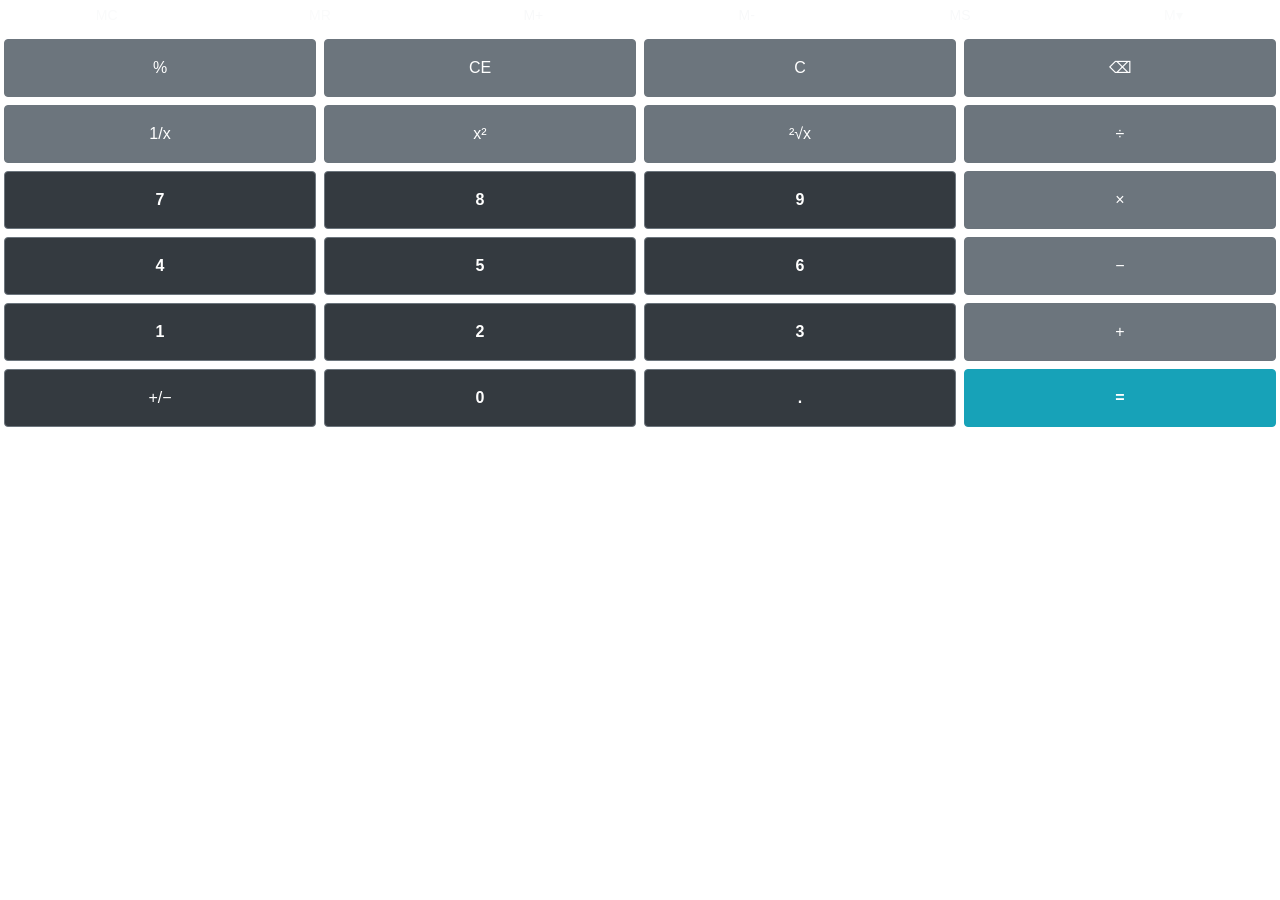
==== index.html @ 5af865fa "init" ====
<!DOCTYPE html>
<html lang="vi">
<head>
  <meta charset="UTF-8">
  <meta name="viewport" content="width=device-width, initial-scale=1.0">
  <title>Calculator</title>
  <link rel="stylesheet"
        href="https://stackpath.bootstrapcdn.com/bootstrap/4.3.1/css/bootstrap.min.css"
        integrity="sha384-ggOyR0iXCbMQv3Xipma34MD+dH/1fQ784/j6cY/iJTQUOhcWr7x9JvoRxT2MZw1T"
        crossorigin="anonymous">
</head>
<body>
    <section class="row no-gutters mb-1">
      <div class="col-2"><button type="button" class="btn btn-link text-light btn-sm btn-block" disabled>MC</button></div>
      <div class="col-2"><button type="button" class="btn btn-link text-light btn-sm btn-block" disabled>MR</button></div>
      <div class="col-2"><button type="button" class="btn btn-link text-light btn-sm btn-block">M+</button></div>
      <div class="col-2"><button type="button" class="btn btn-link text-light btn-sm btn-block">M-</button></div>
      <div class="col-2"><button type="button" class="btn btn-link text-light btn-sm btn-block">MS</button></div>
      <div class="col-2"><button type="button" class="btn btn-link text-light btn-sm btn-block" disabled>M▾</button></div>
    </section>

    <section class="row no-gutters">
      <div class="col-3 p-1"><button type="button" class="btn btn-secondary btn-block py-3">%</button></div>
      <div class="col-3 p-1"><button type="button" class="btn btn-secondary btn-block py-3">CE</button></div>
      <div class="col-3 p-1"><button type="button" class="btn btn-secondary btn-block py-3">C</button></div>
      <div class="col-3 p-1"><button type="button" class="btn btn-secondary btn-block py-3">⌫</button></div>

      <div class="col-3 p-1"><button type="button" class="btn btn-secondary btn-block py-3">1/x</button></div>
      <div class="col-3 p-1"><button type="button" class="btn btn-secondary btn-block py-3">x²</button></div>
      <div class="col-3 p-1"><button type="button" class="btn btn-secondary btn-block py-3">²√x</button></div>
      <div class="col-3 p-1"><button type="button" class="btn btn-secondary btn-block py-3">÷</button></div>

      <div class="col-3 p-1"><button type="button" class="btn btn-dark border border-secondary btn-block py-3 font-weight-bold">7</button></div>
      <div class="col-3 p-1"><button type="button" class="btn btn-dark border border-secondary btn-block py-3 font-weight-bold">8</button></div>
      <div class="col-3 p-1"><button type="button" class="btn btn-dark border border-secondary btn-block py-3 font-weight-bold">9</button></div>
      <div class="col-3 p-1"><button type="button" class="btn btn-secondary btn-block py-3">×</button></div>

      <div class="col-3 p-1"><button type="button" class="btn btn-dark border border-secondary btn-block py-3 font-weight-bold">4</button></div>
      <div class="col-3 p-1"><button type="button" class="btn btn-dark border border-secondary btn-block py-3 font-weight-bold">5</button></div>
      <div class="col-3 p-1"><button type="button" class="btn btn-dark border border-secondary btn-block py-3 font-weight-bold">6</button></div>
      <div class="col-3 p-1"><button type="button" class="btn btn-secondary btn-block py-3">−</button></div>

      <div class="col-3 p-1"><button type="button" class="btn btn-dark border border-secondary btn-block py-3 font-weight-bold">1</button></div>
      <div class="col-3 p-1"><button type="button" class="btn btn-dark border border-secondary btn-block py-3 font-weight-bold">2</button></div>
      <div class="col-3 p-1"><button type="button" class="btn btn-dark border border-secondary btn-block py-3 font-weight-bold">3</button></div>
      <div class="col-3 p-1"><button type="button" class="btn btn-secondary btn-block py-3">+</button></div>

      <div class="col-3 p-1"><button type="button" class="btn btn-dark border border-secondary btn-block py-3">+/−</button></div>
      <div class="col-3 p-1"><button type="button" class="btn btn-dark border border-secondary btn-block py-3 font-weight-bold">0</button></div>
      <div class="col-3 p-1"><button type="button" class="btn btn-dark border border-secondary btn-block py-3 font-weight-bold">.</button></div>
      <div class="col-3 p-1"><button type="button" class="btn btn-info btn-block py-3 font-weight-bold">=</button></div>
    </section>
</body>
</html>
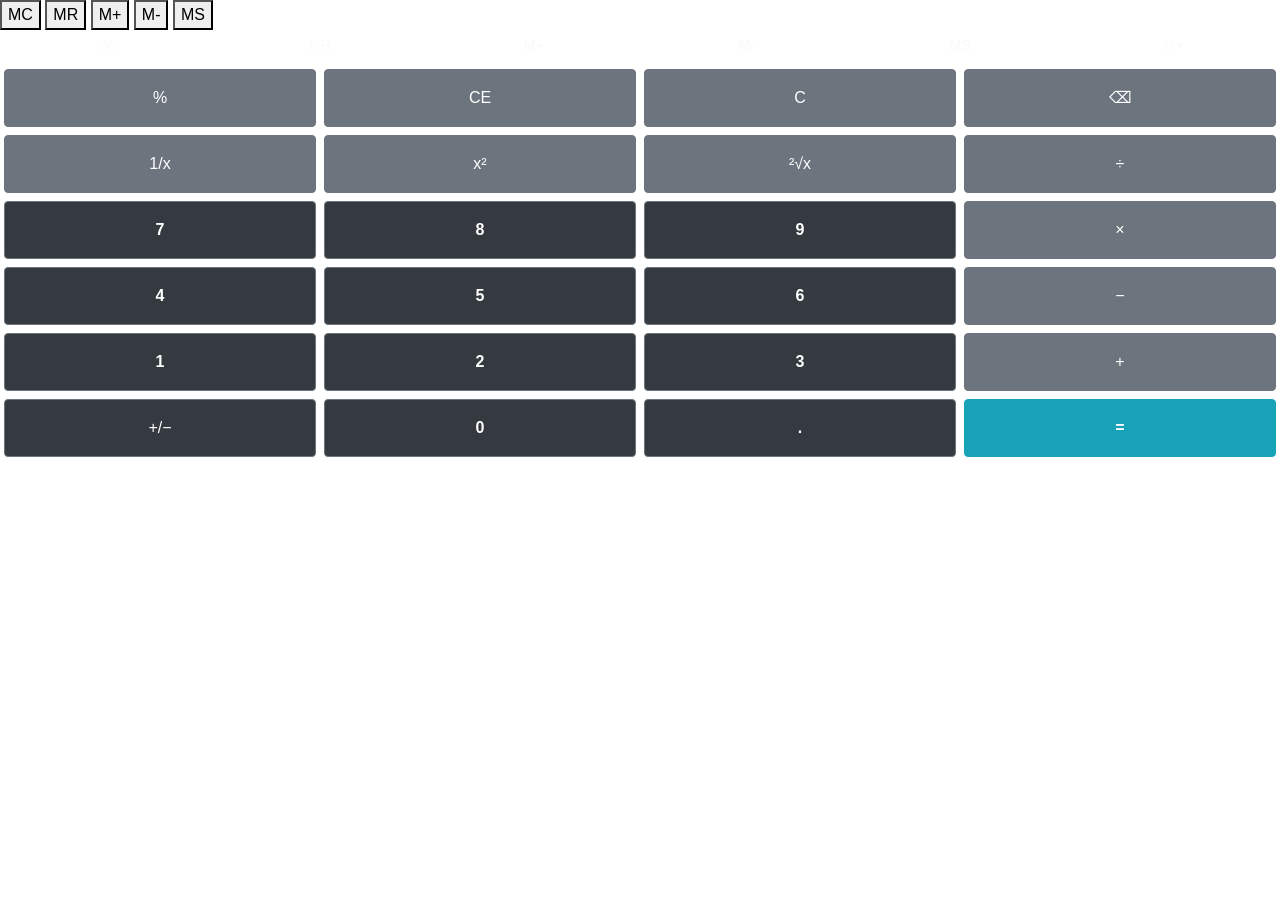
==== commit fcf67845: "init" ====
--- a/index.html
+++ b/index.html
@@ -10,6 +10,13 @@
         crossorigin="anonymous">
 </head>
 <body>
+    <div>
+      <button>MC</button>
+      <button>MR</button>
+      <button>M+</button>
+      <button>M-</button>
+      <button>MS</button>
+    </div>
     <section class="row no-gutters mb-1">
       <div class="col-2"><button type="button" class="btn btn-link text-light btn-sm btn-block" disabled>MC</button></div>
       <div class="col-2"><button type="button" class="btn btn-link text-light btn-sm btn-block" disabled>MR</button></div>
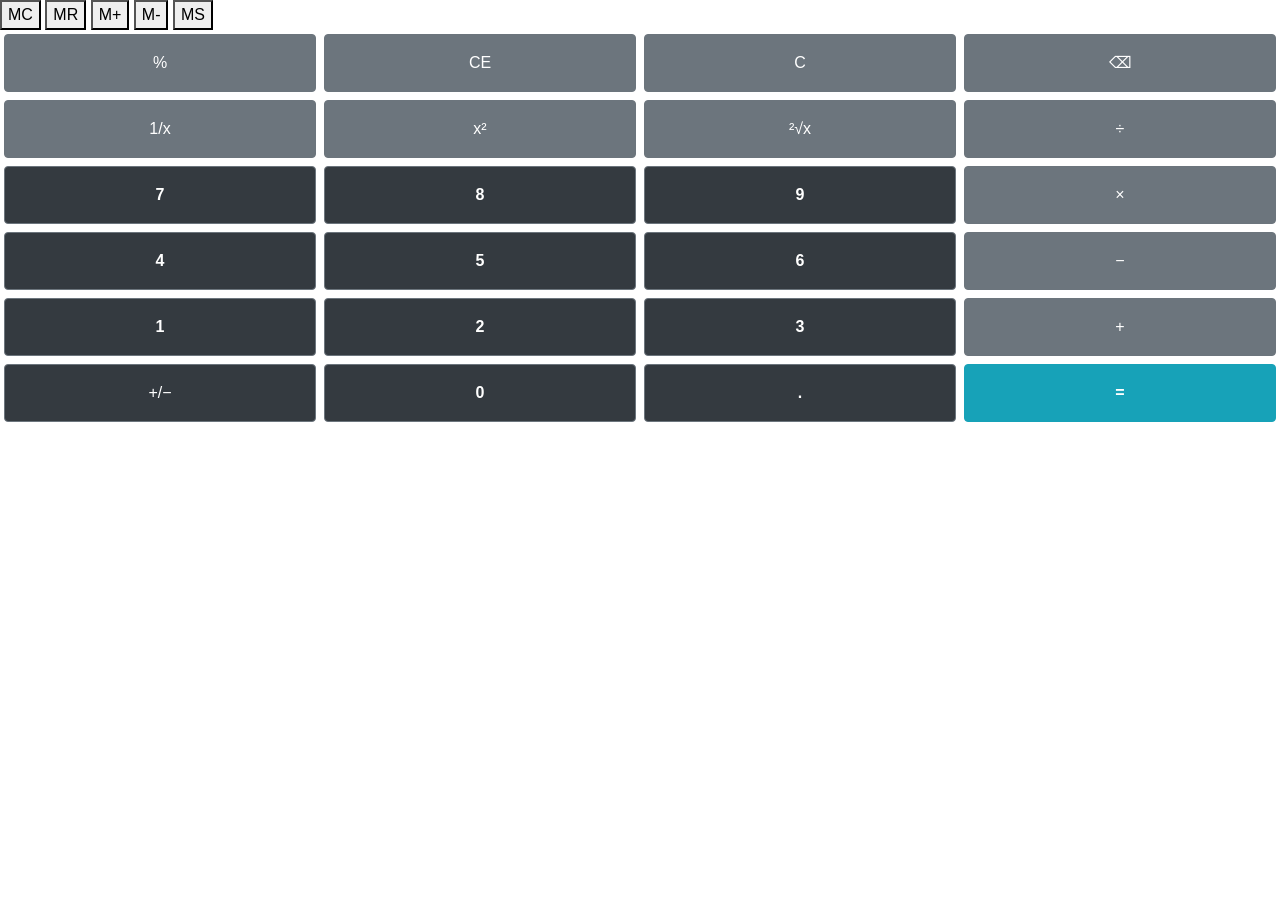
==== commit edded5c5: "init" ====
--- a/index.html
+++ b/index.html
@@ -17,14 +17,6 @@
       <button>M-</button>
       <button>MS</button>
     </div>
-    <section class="row no-gutters mb-1">
-      <div class="col-2"><button type="button" class="btn btn-link text-light btn-sm btn-block" disabled>MC</button></div>
-      <div class="col-2"><button type="button" class="btn btn-link text-light btn-sm btn-block" disabled>MR</button></div>
-      <div class="col-2"><button type="button" class="btn btn-link text-light btn-sm btn-block">M+</button></div>
-      <div class="col-2"><button type="button" class="btn btn-link text-light btn-sm btn-block">M-</button></div>
-      <div class="col-2"><button type="button" class="btn btn-link text-light btn-sm btn-block">MS</button></div>
-      <div class="col-2"><button type="button" class="btn btn-link text-light btn-sm btn-block" disabled>M▾</button></div>
-    </section>
 
     <section class="row no-gutters">
       <div class="col-3 p-1"><button type="button" class="btn btn-secondary btn-block py-3">%</button></div>
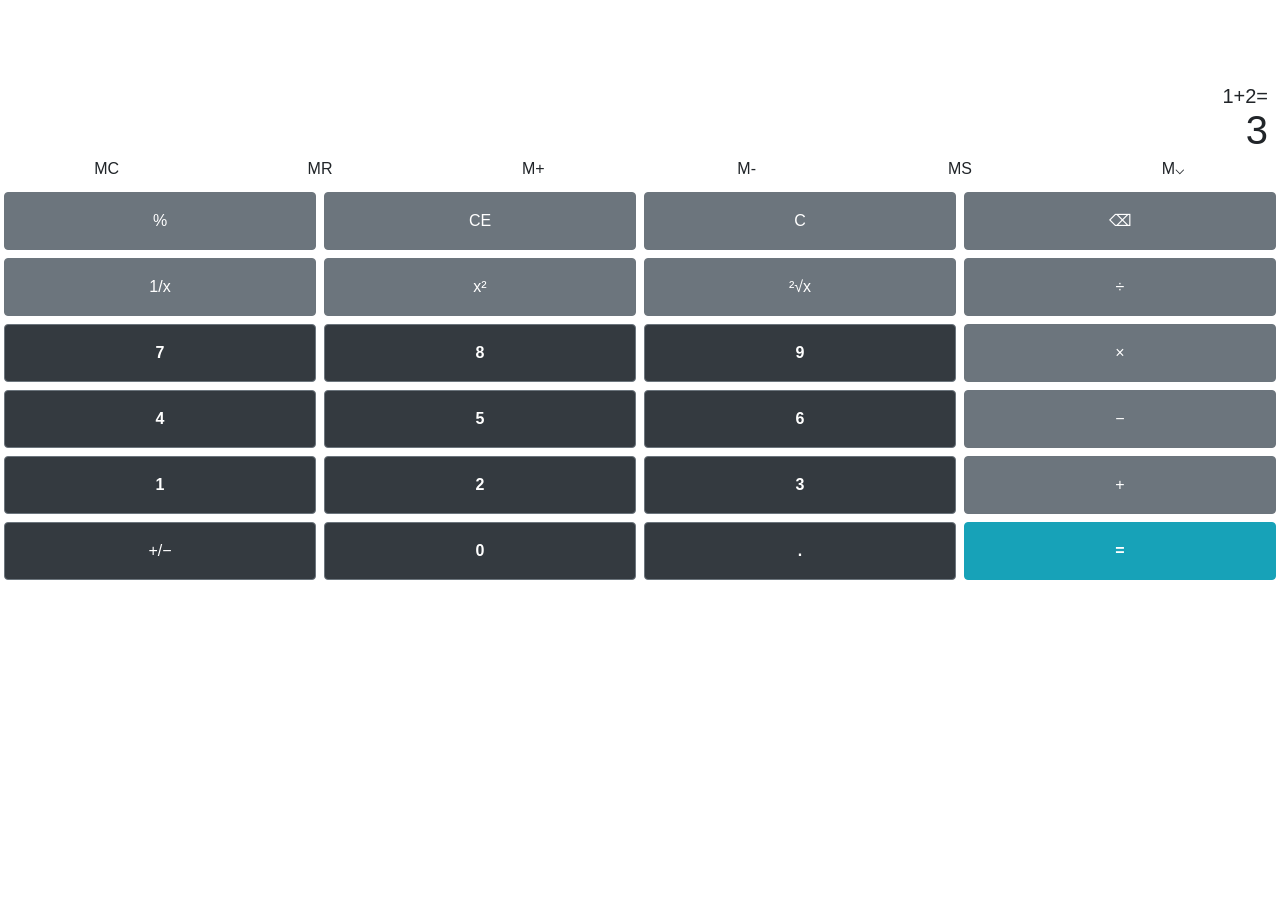
==== commit f11617eb: "init" ====
--- a/index.html
+++ b/index.html
@@ -8,16 +8,24 @@
         href="https://stackpath.bootstrapcdn.com/bootstrap/4.3.1/css/bootstrap.min.css"
         integrity="sha384-ggOyR0iXCbMQv3Xipma34MD+dH/1fQ784/j6cY/iJTQUOhcWr7x9JvoRxT2MZw1T"
         crossorigin="anonymous">
+  <link rel="stylesheet" href="style.css">
 </head>
 <body>
-    <div>
-      <button>MC</button>
-      <button>MR</button>
-      <button>M+</button>
-      <button>M-</button>
-      <button>MS</button>
-    </div>
-
+      <section>
+        <div class="flex">
+          <div class="box1">1+2=</div>
+          <div class="box2">3</div>
+        </div>
+      </section>
+    <section class="row no-gutters">
+      <div class="col-2"><button type="button" class="btn  btn-block">MC</button></div>
+      <div class="col-2"><button type="button" class="btn  btn-block">MR</button></div>
+      <div class="col-2"><button type="button" class="btn  btn-block">M+</button></div>
+      <div class="col-2"><button type="button" class="btn  btn-block">M-</button></div>
+      <div class="col-2"><button type="button" class="btn  btn-block">MS</button></div>
+      <div class="col-2"><button type="button" class="btn  btn-block">M⌵</button></div>
+    </section>
+    
     <section class="row no-gutters">
       <div class="col-3 p-1"><button type="button" class="btn btn-secondary btn-block py-3">%</button></div>
       <div class="col-3 p-1"><button type="button" class="btn btn-secondary btn-block py-3">CE</button></div>
--- a/style.css
+++ b/style.css
@@ -0,0 +1,17 @@
+.flex{
+    display: flex;
+    justify-content: flex-end;
+    flex-direction: column;
+    align-items: flex-end;
+    height: 150px;        
+    padding-right: 12px;
+}
+.box1{
+    font-size: 20px;
+    line-height: 1;
+    margin-bottom: 4px;
+}
+.box2{
+    font-size: 40px;
+    line-height: 1;
+}
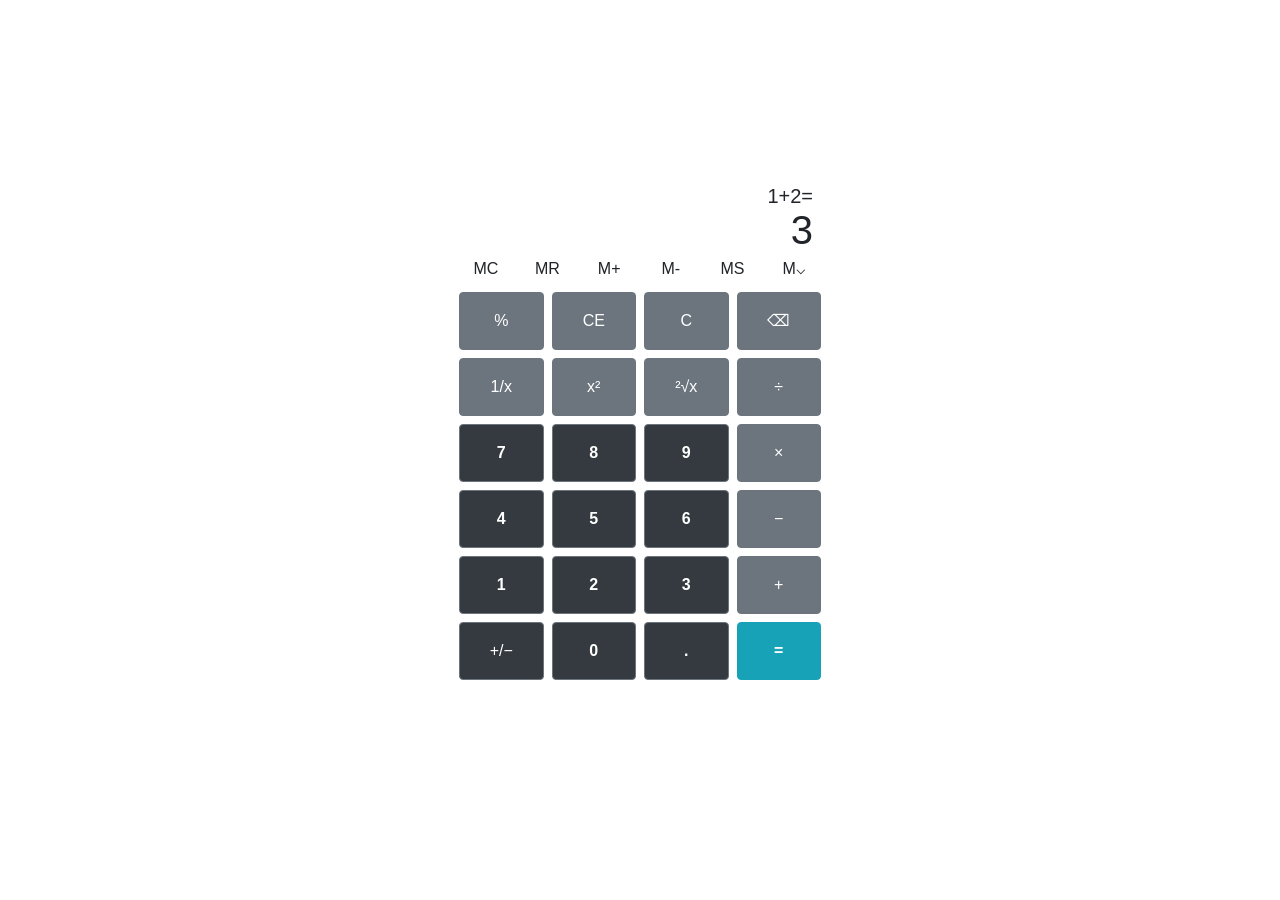
==== commit a79b5415: "init" ====
--- a/index.html
+++ b/index.html
@@ -10,7 +10,7 @@
         crossorigin="anonymous">
   <link rel="stylesheet" href="style.css">
 </head>
-<body>
+<body><div class="container">
       <section>
         <div class="flex">
           <div class="box1">1+2=</div>
@@ -57,5 +57,6 @@
       <div class="col-3 p-1"><button type="button" class="btn btn-dark border border-secondary btn-block py-3 font-weight-bold">.</button></div>
       <div class="col-3 p-1"><button type="button" class="btn btn-info btn-block py-3 font-weight-bold">=</button></div>
     </section>
+    </div>
 </body>
 </html>
--- a/style.css
+++ b/style.css
@@ -14,4 +14,9 @@
 .box2{
     font-size: 40px;
     line-height: 1;
+}
+.container{
+    width: 400px;
+    margin: 0 auto;
+    margin-top: 100px;
 }
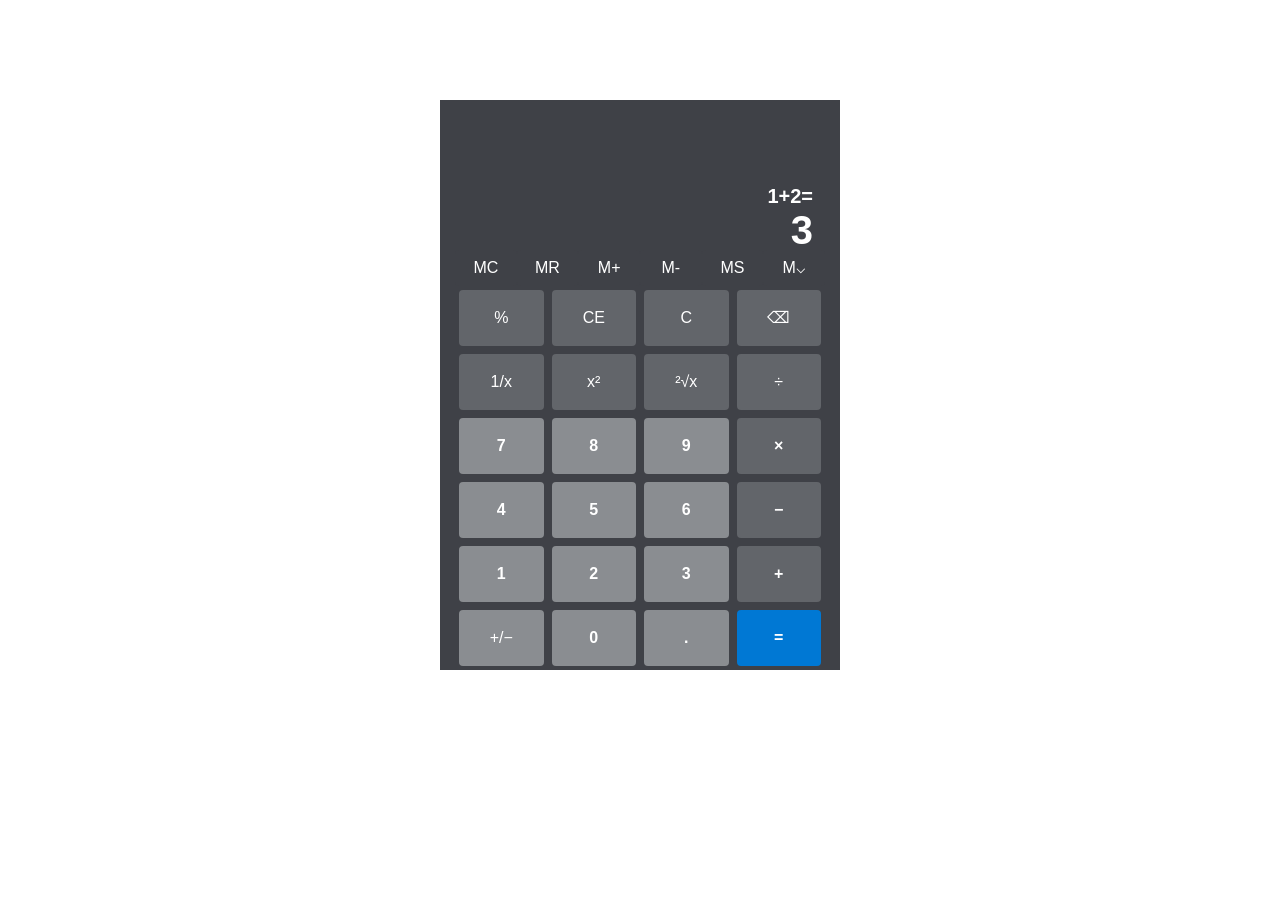
==== commit f734a46f: "init" ====
--- a/index.html
+++ b/index.html
@@ -18,44 +18,44 @@
         </div>
       </section>
     <section class="row no-gutters">
-      <div class="col-2"><button type="button" class="btn  btn-block">MC</button></div>
-      <div class="col-2"><button type="button" class="btn  btn-block">MR</button></div>
-      <div class="col-2"><button type="button" class="btn  btn-block">M+</button></div>
-      <div class="col-2"><button type="button" class="btn  btn-block">M-</button></div>
-      <div class="col-2"><button type="button" class="btn  btn-block">MS</button></div>
-      <div class="col-2"><button type="button" class="btn  btn-block">M⌵</button></div>
+      <div class="col-2"><button type="button" class="btn memory-button btn-block">MC</button></div>
+      <div class="col-2"><button type="button" class="btn memory-button btn-block">MR</button></div>
+      <div class="col-2"><button type="button" class="btn memory-button btn-block">M+</button></div>
+      <div class="col-2"><button type="button" class="btn memory-button btn-block">M-</button></div>
+      <div class="col-2"><button type="button" class="btn memory-button btn-block">MS</button></div>
+      <div class="col-2"><button type="button" class="btn memory-button btn-block">M⌵</button></div>
     </section>
     
     <section class="row no-gutters">
-      <div class="col-3 p-1"><button type="button" class="btn btn-secondary btn-block py-3">%</button></div>
-      <div class="col-3 p-1"><button type="button" class="btn btn-secondary btn-block py-3">CE</button></div>
-      <div class="col-3 p-1"><button type="button" class="btn btn-secondary btn-block py-3">C</button></div>
-      <div class="col-3 p-1"><button type="button" class="btn btn-secondary btn-block py-3">⌫</button></div>
+      <div class="col-3 p-1"><button type="button" class="btn calculator-button emphasized-button btn-block py-3">%</button></div>
+      <div class="col-3 p-1"><button type="button" class="btn calculator-button emphasized-button btn-block py-3">CE</button></div>
+      <div class="col-3 p-1"><button type="button" class="btn calculator-button emphasized-button btn-block py-3">C</button></div>
+      <div class="col-3 p-1"><button type="button" class="btn calculator-button emphasized-button btn-block py-3">⌫</button></div>
 
-      <div class="col-3 p-1"><button type="button" class="btn btn-secondary btn-block py-3">1/x</button></div>
-      <div class="col-3 p-1"><button type="button" class="btn btn-secondary btn-block py-3">x²</button></div>
-      <div class="col-3 p-1"><button type="button" class="btn btn-secondary btn-block py-3">²√x</button></div>
-      <div class="col-3 p-1"><button type="button" class="btn btn-secondary btn-block py-3">÷</button></div>
+      <div class="col-3 p-1"><button type="button" class="btn calculator-button emphasized-button btn-block py-3">1/x</button></div>
+      <div class="col-3 p-1"><button type="button" class="btn calculator-button emphasized-button btn-block py-3">x²</button></div>
+      <div class="col-3 p-1"><button type="button" class="btn calculator-button emphasized-button btn-block py-3">²√x</button></div>
+      <div class="col-3 p-1"><button type="button" class="btn calculator-button emphasized-button btn-block py-3">÷</button></div>
 
-      <div class="col-3 p-1"><button type="button" class="btn btn-dark border border-secondary btn-block py-3 font-weight-bold">7</button></div>
-      <div class="col-3 p-1"><button type="button" class="btn btn-dark border border-secondary btn-block py-3 font-weight-bold">8</button></div>
-      <div class="col-3 p-1"><button type="button" class="btn btn-dark border border-secondary btn-block py-3 font-weight-bold">9</button></div>
-      <div class="col-3 p-1"><button type="button" class="btn btn-secondary btn-block py-3">×</button></div>
+      <div class="col-3 p-1"><button type="button" class="btn calculator-button btn-block py-3 font-weight-bold">7</button></div>
+      <div class="col-3 p-1"><button type="button" class="btn calculator-button btn-block py-3 font-weight-bold">8</button></div>
+      <div class="col-3 p-1"><button type="button" class="btn calculator-button btn-block py-3 font-weight-bold">9</button></div>
+      <div class="col-3 p-1"><button type="button" class="btn calculator-button emphasized-button btn-block py-3 font-weight-bold">×</button></div>
 
-      <div class="col-3 p-1"><button type="button" class="btn btn-dark border border-secondary btn-block py-3 font-weight-bold">4</button></div>
-      <div class="col-3 p-1"><button type="button" class="btn btn-dark border border-secondary btn-block py-3 font-weight-bold">5</button></div>
-      <div class="col-3 p-1"><button type="button" class="btn btn-dark border border-secondary btn-block py-3 font-weight-bold">6</button></div>
-      <div class="col-3 p-1"><button type="button" class="btn btn-secondary btn-block py-3">−</button></div>
+      <div class="col-3 p-1"><button type="button" class="btn calculator-button btn-block py-3 font-weight-bold">4</button></div>
+      <div class="col-3 p-1"><button type="button" class="btn calculator-button btn-block py-3 font-weight-bold">5</button></div>
+      <div class="col-3 p-1"><button type="button" class="btn calculator-button btn-block py-3 font-weight-bold">6</button></div>
+      <div class="col-3 p-1"><button type="button" class="btn calculator-button emphasized-button btn-block py-3 font-weight-bold">−</button></div>
 
-      <div class="col-3 p-1"><button type="button" class="btn btn-dark border border-secondary btn-block py-3 font-weight-bold">1</button></div>
-      <div class="col-3 p-1"><button type="button" class="btn btn-dark border border-secondary btn-block py-3 font-weight-bold">2</button></div>
-      <div class="col-3 p-1"><button type="button" class="btn btn-dark border border-secondary btn-block py-3 font-weight-bold">3</button></div>
-      <div class="col-3 p-1"><button type="button" class="btn btn-secondary btn-block py-3">+</button></div>
+      <div class="col-3 p-1"><button type="button" class="btn calculator-button btn-block py-3 font-weight-bold">1</button></div>
+      <div class="col-3 p-1"><button type="button" class="btn calculator-button btn-block py-3 font-weight-bold">2</button></div>
+      <div class="col-3 p-1"><button type="button" class="btn calculator-button btn-block py-3 font-weight-bold">3</button></div>
+      <div class="col-3 p-1"><button type="button" class="btn calculator-button emphasized-button btn-block py-3 font-weight-bold">+</button></div>
 
-      <div class="col-3 p-1"><button type="button" class="btn btn-dark border border-secondary btn-block py-3">+/−</button></div>
-      <div class="col-3 p-1"><button type="button" class="btn btn-dark border border-secondary btn-block py-3 font-weight-bold">0</button></div>
-      <div class="col-3 p-1"><button type="button" class="btn btn-dark border border-secondary btn-block py-3 font-weight-bold">.</button></div>
-      <div class="col-3 p-1"><button type="button" class="btn btn-info btn-block py-3 font-weight-bold">=</button></div>
+      <div class="col-3 p-1"><button type="button" class="btn calculator-button btn-block py-3">+/−</button></div>
+      <div class="col-3 p-1"><button type="button" class="btn calculator-button btn-block py-3 font-weight-bold">0</button></div>
+      <div class="col-3 p-1"><button type="button" class="btn calculator-button btn-block py-3 font-weight-bold">.</button></div>
+      <div class="col-3 p-1"><button type="button" class="btn equals-button btn-block py-3 font-weight-bold">=</button></div>
     </section>
     </div>
 </body>
--- a/style.css
+++ b/style.css
@@ -7,16 +7,65 @@
     padding-right: 12px;
 }
 .box1{
+    color: #fff;
     font-size: 20px;
+    font-weight: 700;
     line-height: 1;
     margin-bottom: 4px;
 }
 .box2{
+    color: #fff;
     font-size: 40px;
+    font-weight: 700;
     line-height: 1;
 }
 .container{
+    background-color: #3f4147;
     width: 400px;
     margin: 0 auto;
-    margin-top: 100px;
+    margin-top: 100px;  
+}
+.btn {
+    color: #fff;
+    border: none;
+}
+
+.btn:hover,
+.btn:active{
+    color: #fff;
+    box-shadow: none !important;
+}
+.memory-button {
+    background-color: #3f4147;
+}
+.memory-button:hover{
+    background-color: #62656a;
+}
+.memory-button:active{
+    background-color: #505358;
+}
+
+.calculator-button {
+    background-color: #8a8d91;
+}
+.calculator-button:hover{
+    background-color: #62656a;}
+.calculator-button:active{
+    background-color: #505358;
+}
+.emphasized-button {
+    background-color: #62656a;
+}
+.emphasized-button:hover{
+    background-color: #777a80;}
+.emphasized-button:active{
+    background-color: #505358;
+}
+.equals-button {
+    background-color: #0078d4;
+}
+.equals-button:hover,
+.equals-button:active,
+.equals-button:focus {
+    background-color: #1084e3;
 }
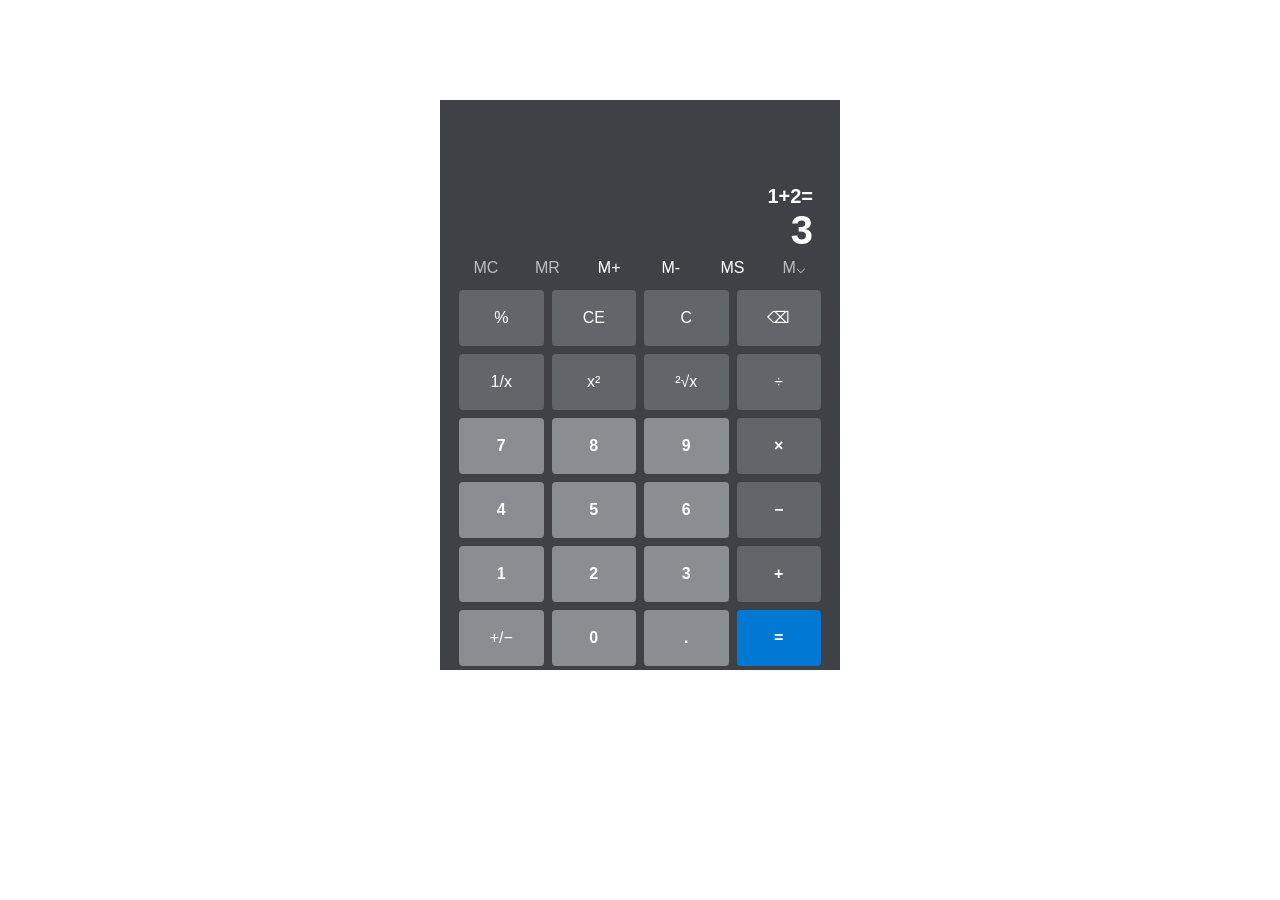
==== commit 1c4557ee: "init" ====
--- a/index.html
+++ b/index.html
@@ -18,12 +18,12 @@
         </div>
       </section>
     <section class="row no-gutters">
-      <div class="col-2"><button type="button" class="btn memory-button btn-block">MC</button></div>
-      <div class="col-2"><button type="button" class="btn memory-button btn-block">MR</button></div>
-      <div class="col-2"><button type="button" class="btn memory-button btn-block">M+</button></div>
-      <div class="col-2"><button type="button" class="btn memory-button btn-block">M-</button></div>
-      <div class="col-2"><button type="button" class="btn memory-button btn-block">MS</button></div>
-      <div class="col-2"><button type="button" class="btn memory-button btn-block">M⌵</button></div>
+      <div class="col-2"><button type="button" class="btn memory-button btn-block" disabled>MC</button></div>
+      <div class="col-2"><button type="button" class="btn memory-button btn-block" disabled>MR</button></div>
+      <div class="col-2"><button type="button" class="btn memory-button btn-block" >M+</button></div>
+      <div class="col-2"><button type="button" class="btn memory-button btn-block" >M-</button></div>
+      <div class="col-2"><button type="button" class="btn memory-button btn-block" >MS</button></div>
+      <div class="col-2"><button type="button" class="btn memory-button btn-block" disabled>M⌵</button></div>
     </section>
     
     <section class="row no-gutters">
--- a/style.css
+++ b/style.css
@@ -31,9 +31,11 @@
 }
 
 .btn:hover,
-.btn:active{
+.btn:active,
+.btn:focus{
     color: #fff;
     box-shadow: none !important;
+    outline: none;
 }
 .memory-button {
     background-color: #3f4147;
